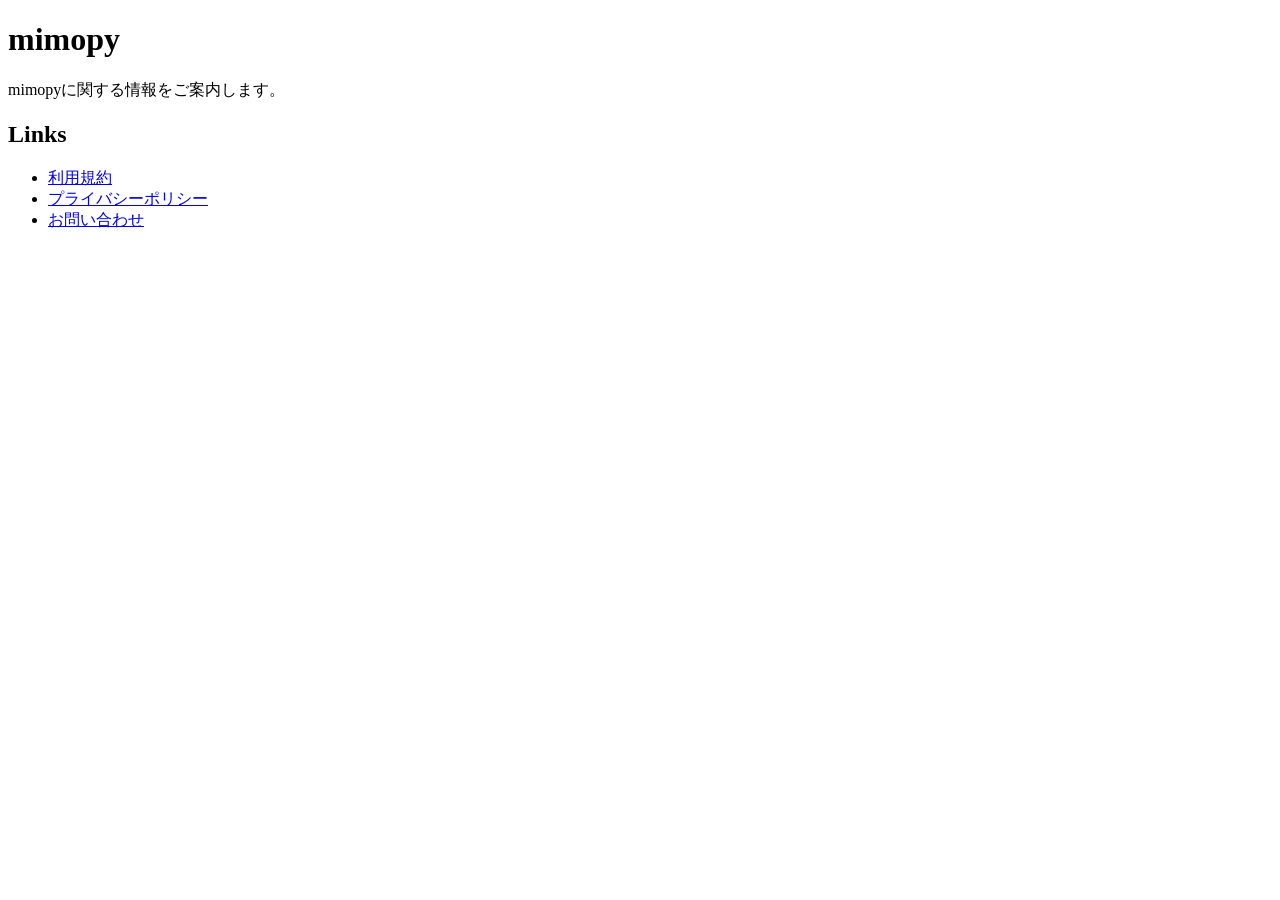
==== sites/index.html @ 6e5a762a "もろもろ追加" ====
<!DOCTYPE html>
<html lang="ja">
<head>
    <meta charset="UTF-8">
    <meta name="viewport" content="width=device-width, initial-scale=1.0">
    <title>mimopy</title>
</head>
<body>
    <h1>mimopy</h1>

    <p>mimopyに関する情報をご案内します。</p>

    <h2>Links</h2>
    <ul>
        <li><a href="terms.html">利用規約</a></li>
        <li><a href="privacy.html">プライバシーポリシー</a></li>
        <li><a href="contact.html">お問い合わせ</a></li>
    </ul>
</body>
</html>
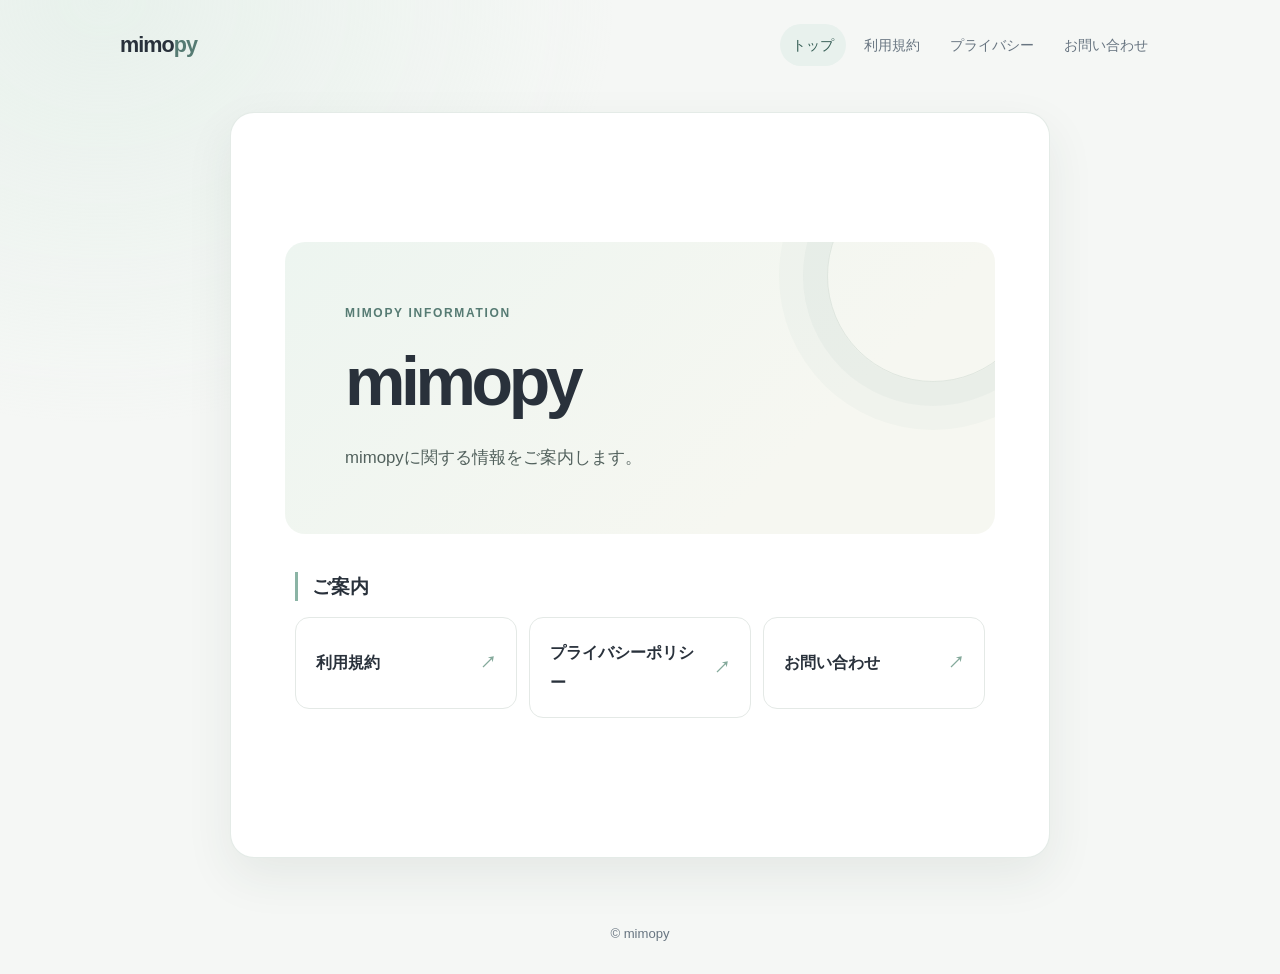
==== commit 6c9ce707: "しゅうせい" ====
--- a/sites/index.html
+++ b/sites/index.html
@@ -3,18 +3,41 @@
 <head>
     <meta charset="UTF-8">
     <meta name="viewport" content="width=device-width, initial-scale=1.0">
-    <title>mimopy</title>
+    <meta name="theme-color" content="#f5f7f5">
+    <meta name="description" content="mimopyに関する情報をご案内します。">
+    <title>mimopy | 公式サイト</title>
+    <link rel="stylesheet" href="style.css">
 </head>
 <body>
-    <h1>mimopy</h1>
+    <header class="site-header">
+        <a class="brand" href="index.html" aria-label="mimopy トップページ">mimo<span>py</span></a>
+        <nav class="site-nav" aria-label="メインナビゲーション">
+            <a href="index.html" aria-current="page">トップ</a>
+            <a href="terms.html">利用規約</a>
+            <a href="privacy.html">プライバシー</a>
+            <a href="contact.html">お問い合わせ</a>
+        </nav>
+    </header>
 
-    <p>mimopyに関する情報をご案内します。</p>
+    <main class="page-shell home-shell">
+        <section class="home-hero" aria-labelledby="home-title">
+            <p class="eyebrow">mimopy information</p>
+            <h1 id="home-title">mimopy</h1>
+            <p>mimopyに関する情報をご案内します。</p>
+        </section>
 
-    <h2>Links</h2>
-    <ul>
-        <li><a href="terms.html">利用規約</a></li>
-        <li><a href="privacy.html">プライバシーポリシー</a></li>
-        <li><a href="contact.html">お問い合わせ</a></li>
-    </ul>
+        <section class="link-section" aria-labelledby="information-title">
+            <h2 id="information-title">ご案内</h2>
+            <ul class="link-list">
+                <li><a href="terms.html">利用規約</a></li>
+                <li><a href="privacy.html">プライバシーポリシー</a></li>
+                <li><a href="contact.html">お問い合わせ</a></li>
+            </ul>
+        </section>
+    </main>
+
+    <footer class="site-footer">
+        <p>© mimopy</p>
+    </footer>
 </body>
 </html>
--- a/sites/style.css
+++ b/sites/style.css
@@ -0,0 +1,403 @@
+:root {
+    color-scheme: light;
+    --ink: #29313b;
+    --muted: #687581;
+    --accent: #567b73;
+    --accent-dark: #355d55;
+    --accent-pale: #e8f1ed;
+    --paper: #ffffff;
+    --canvas: #f5f7f5;
+    --line: #e4e9e6;
+    --shadow: 0 18px 48px rgb(38 62 53 / 8%);
+}
+
+* {
+    box-sizing: border-box;
+}
+
+html {
+    min-width: 320px;
+    background: var(--canvas);
+    scroll-behavior: smooth;
+}
+
+body {
+    min-height: 100vh;
+    margin: 0;
+    color: var(--ink);
+    background:
+        radial-gradient(ellipse at 8% 0%, rgb(218 235 226 / 48%), transparent 32rem),
+        var(--canvas);
+    font-family: -apple-system, BlinkMacSystemFont, 'Hiragino Sans', 'Hiragino Kaku Gothic ProN', 'Yu Gothic', Meiryo, sans-serif;
+    font-size: 16px;
+    line-height: 1.85;
+    -webkit-font-smoothing: antialiased;
+    text-rendering: optimizeLegibility;
+}
+
+a {
+    color: var(--accent-dark);
+    text-decoration-thickness: 1px;
+    text-underline-offset: 0.2em;
+}
+
+a:hover {
+    color: #24483f;
+}
+
+a:focus-visible {
+    outline: 3px solid #8ab5a7;
+    outline-offset: 4px;
+    border-radius: 3px;
+}
+
+.site-header {
+    width: min(100% - 40px, 1040px);
+    margin: 0 auto;
+    padding: 24px 0;
+    display: flex;
+    align-items: center;
+    justify-content: space-between;
+    gap: 24px;
+}
+
+.brand {
+    color: var(--ink);
+    font-size: 1.35rem;
+    font-weight: 700;
+    letter-spacing: -0.045em;
+    line-height: 1;
+    text-decoration: none;
+}
+
+.brand span {
+    color: var(--accent);
+}
+
+.site-nav {
+    display: flex;
+    flex-wrap: wrap;
+    align-items: center;
+    justify-content: flex-end;
+    gap: 6px;
+}
+
+.site-nav a {
+    padding: 8px 12px;
+    border-radius: 999px;
+    color: var(--muted);
+    font-size: 0.88rem;
+    font-weight: 500;
+    text-decoration: none;
+    transition: background-color 160ms ease, color 160ms ease;
+}
+
+.site-nav a:hover,
+.site-nav a[aria-current='page'] {
+    color: var(--accent-dark);
+    background: var(--accent-pale);
+}
+
+.page-shell {
+    width: min(100% - 40px, 820px);
+    min-height: calc(100vh - 154px);
+    margin: 22px auto 64px;
+    padding: clamp(28px, 6vw, 64px);
+    border: 1px solid rgb(222 231 225 / 80%);
+    border-radius: 24px;
+    background: var(--paper);
+    box-shadow: var(--shadow);
+}
+
+.page-heading {
+    margin-bottom: 36px;
+    padding-bottom: 26px;
+    border-bottom: 1px solid var(--line);
+}
+
+.eyebrow {
+    margin: 0 0 8px;
+    color: var(--accent);
+    font-size: 0.75rem;
+    font-weight: 700;
+    letter-spacing: 0.14em;
+    text-transform: uppercase;
+}
+
+h1,
+h2,
+p {
+    margin-top: 0;
+}
+
+h1 {
+    margin-bottom: 0;
+    font-size: clamp(1.75rem, 4vw, 2.35rem);
+    font-weight: 700;
+    letter-spacing: -0.04em;
+    line-height: 1.45;
+}
+
+h2 {
+    margin: 2.25em 0 0.8em;
+    padding-left: 14px;
+    border-left: 3px solid #8bb4a5;
+    font-size: 1.16rem;
+    font-weight: 600;
+    line-height: 1.6;
+}
+
+h3 {
+    margin: 1.7em 0 0.65em;
+    color: #3d514b;
+    font-size: 1.02rem;
+    font-weight: 600;
+    line-height: 1.65;
+}
+
+p {
+    margin-bottom: 1.15em;
+}
+
+ul {
+    margin: 0 0 1.5em;
+    padding-left: 1.45em;
+}
+
+li {
+    padding-left: 0.2em;
+    margin: 0.35em 0;
+}
+
+li::marker {
+    color: #7da394;
+}
+
+.policy-date {
+    margin: 12px 0 0;
+    color: var(--muted);
+    font-size: 0.9rem;
+}
+
+.page-content > :last-child {
+    margin-bottom: 0;
+}
+
+.site-footer {
+    width: min(100% - 40px, 1040px);
+    margin: 0 auto;
+    padding: 0 0 28px;
+    color: var(--muted);
+    font-size: 0.82rem;
+    text-align: center;
+}
+
+.site-footer p {
+    margin: 0;
+}
+
+.home-shell {
+    display: flex;
+    flex-direction: column;
+    justify-content: center;
+}
+
+.home-hero {
+    position: relative;
+    overflow: hidden;
+    margin: -10px -10px 38px;
+    padding: clamp(30px, 7vw, 60px);
+    border-radius: 20px;
+    background: linear-gradient(135deg, #edf5f0, #f6f7f1 72%);
+}
+
+.home-hero::after {
+    position: absolute;
+    top: -72px;
+    right: -44px;
+    width: 210px;
+    height: 210px;
+    border: 1px solid rgb(104 146 129 / 16%);
+    border-radius: 50%;
+    box-shadow: 0 0 0 24px rgb(104 146 129 / 5%), 0 0 0 48px rgb(104 146 129 / 4%);
+    content: '';
+    pointer-events: none;
+}
+
+.home-hero h1 {
+    position: relative;
+    z-index: 1;
+    margin-bottom: 12px;
+    font-size: clamp(2.5rem, 7vw, 4.25rem);
+    letter-spacing: -0.065em;
+}
+
+.home-hero .eyebrow {
+    position: relative;
+    z-index: 1;
+}
+
+.home-hero p:last-child {
+    position: relative;
+    z-index: 1;
+    max-width: 34em;
+    margin: 0;
+    color: #52615d;
+    font-size: 1.05rem;
+}
+
+.link-section h2 {
+    margin-top: 0;
+    margin-bottom: 16px;
+}
+
+.link-list {
+    display: grid;
+    grid-template-columns: repeat(3, minmax(0, 1fr));
+    gap: 12px;
+    margin: 0;
+    padding: 0;
+    list-style: none;
+}
+
+.link-list li {
+    margin: 0;
+    padding: 0;
+}
+
+.link-list a {
+    display: flex;
+    min-height: 92px;
+    align-items: center;
+    justify-content: space-between;
+    gap: 12px;
+    padding: 20px;
+    border: 1px solid var(--line);
+    border-radius: 14px;
+    background: #fff;
+    color: var(--ink);
+    font-weight: 600;
+    text-decoration: none;
+    transition: border-color 160ms ease, background-color 160ms ease, transform 160ms ease;
+}
+
+.link-list a::after {
+    color: #84a99b;
+    content: '↗';
+    font-size: 1rem;
+}
+
+.link-list a:hover {
+    transform: translateY(-2px);
+    border-color: #b7cec3;
+    background: #fbfdfb;
+}
+
+.contact-email {
+    display: inline-flex;
+    max-width: 100%;
+    align-items: center;
+    gap: 12px;
+    padding: 14px 18px;
+    border: 1px solid #d6e5dd;
+    border-radius: 12px;
+    background: #f4f8f5;
+    font-weight: 600;
+    overflow-wrap: anywhere;
+}
+
+.contact-email::before {
+    color: var(--accent);
+    content: '✉';
+    font-size: 1.1rem;
+}
+
+.page-content hr {
+    height: 1px;
+    margin: 42px 0 20px;
+    border: 0;
+    background: var(--line);
+}
+
+.back-link {
+    display: inline-flex;
+    align-items: center;
+    gap: 8px;
+    font-weight: 600;
+    text-decoration: none;
+}
+
+.back-link::before {
+    content: '←';
+}
+
+@media (max-width: 640px) {
+    body {
+        font-size: 15px;
+    }
+
+    .site-header {
+        width: min(100% - 32px, 1040px);
+        align-items: flex-start;
+        flex-direction: column;
+        gap: 16px;
+        padding: 20px 0 12px;
+    }
+
+    .site-nav {
+        justify-content: flex-start;
+        gap: 2px;
+        margin-left: -10px;
+    }
+
+    .site-nav a {
+        padding: 7px 10px;
+        font-size: 0.82rem;
+    }
+
+    .page-shell {
+        width: min(100% - 24px, 820px);
+        min-height: auto;
+        margin: 12px auto 40px;
+        padding: 28px 22px 34px;
+        border-radius: 18px;
+    }
+
+    .page-heading {
+        margin-bottom: 28px;
+        padding-bottom: 22px;
+    }
+
+    h2 {
+        margin-top: 1.9em;
+        font-size: 1.08rem;
+    }
+
+    .home-hero {
+        margin: -8px -8px 30px;
+        padding: 34px 24px;
+    }
+
+    .link-list {
+        grid-template-columns: 1fr;
+        gap: 9px;
+    }
+
+    .link-list a {
+        min-height: 64px;
+        padding: 16px;
+    }
+
+    .site-footer {
+        width: min(100% - 32px, 1040px);
+    }
+}
+
+@media (prefers-reduced-motion: reduce) {
+    *,
+    *::before,
+    *::after {
+        scroll-behavior: auto !important;
+        transition-duration: 0.01ms !important;
+    }
+}
